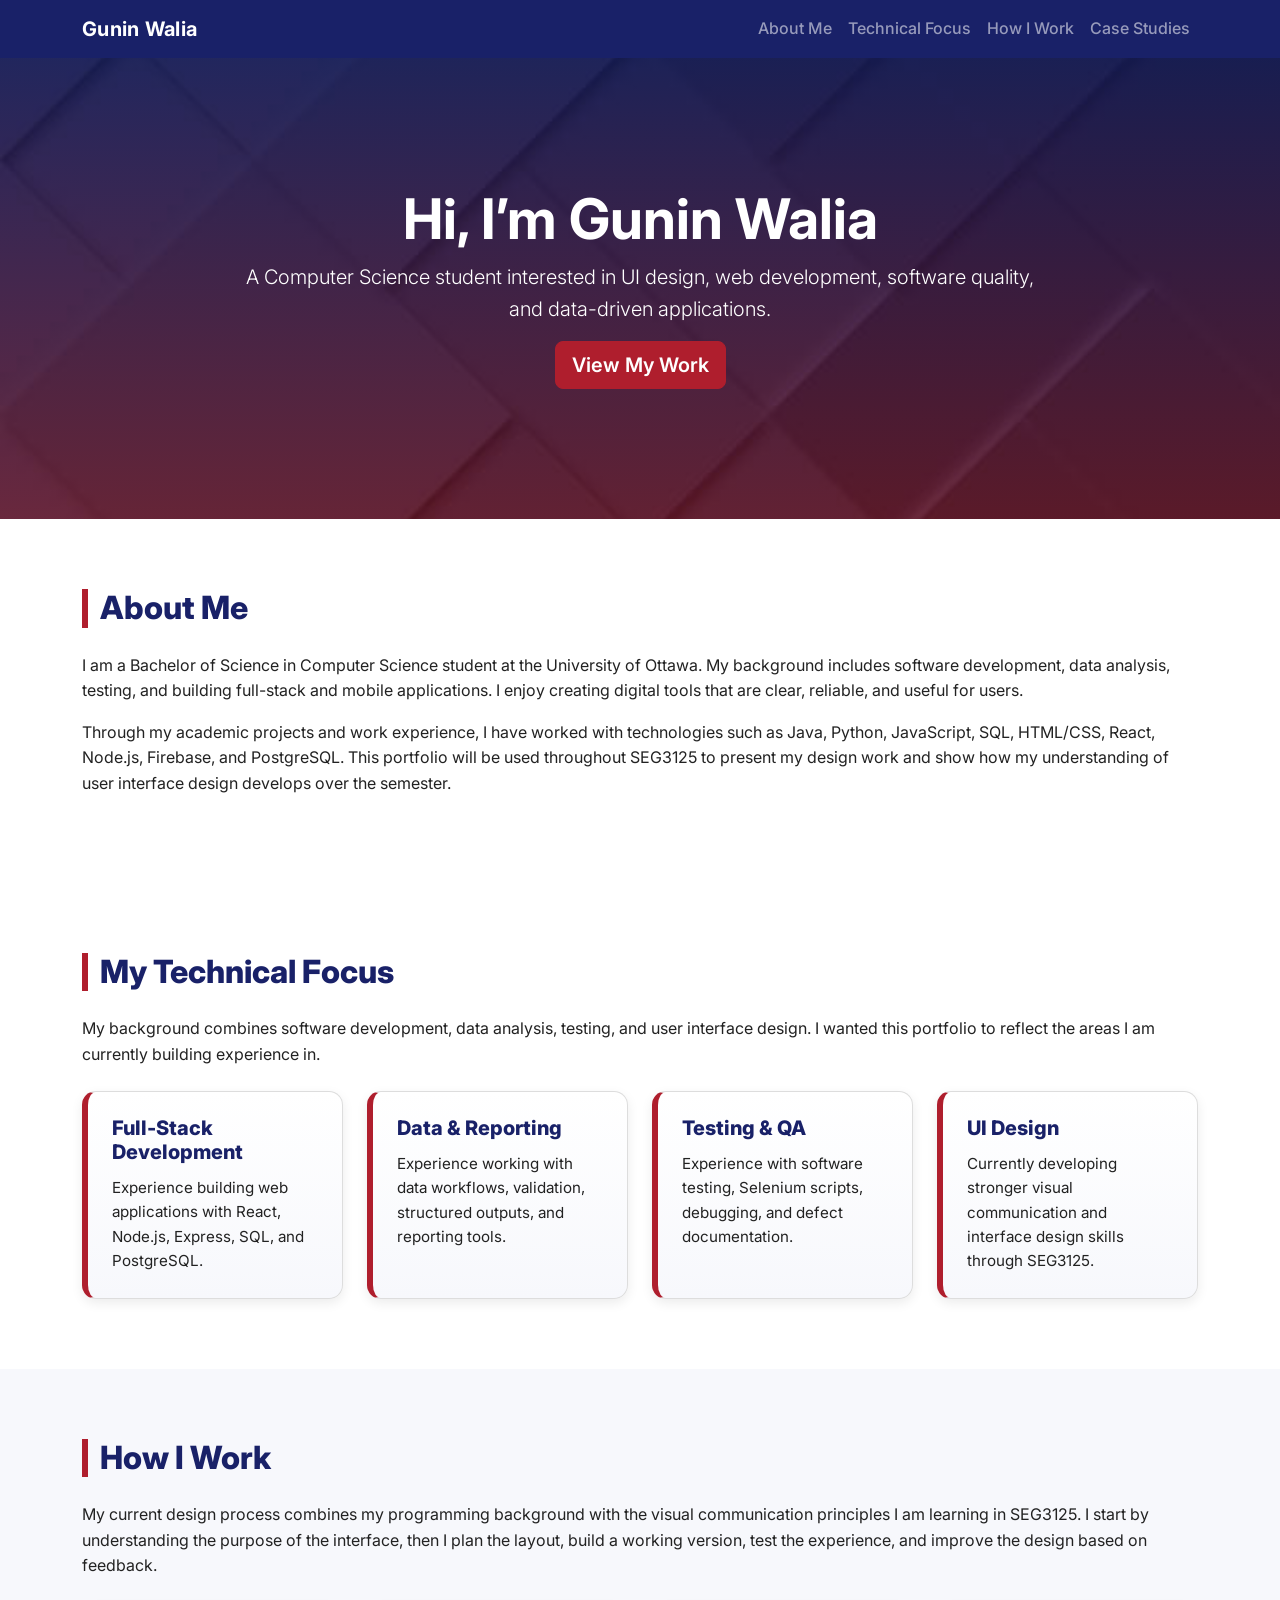
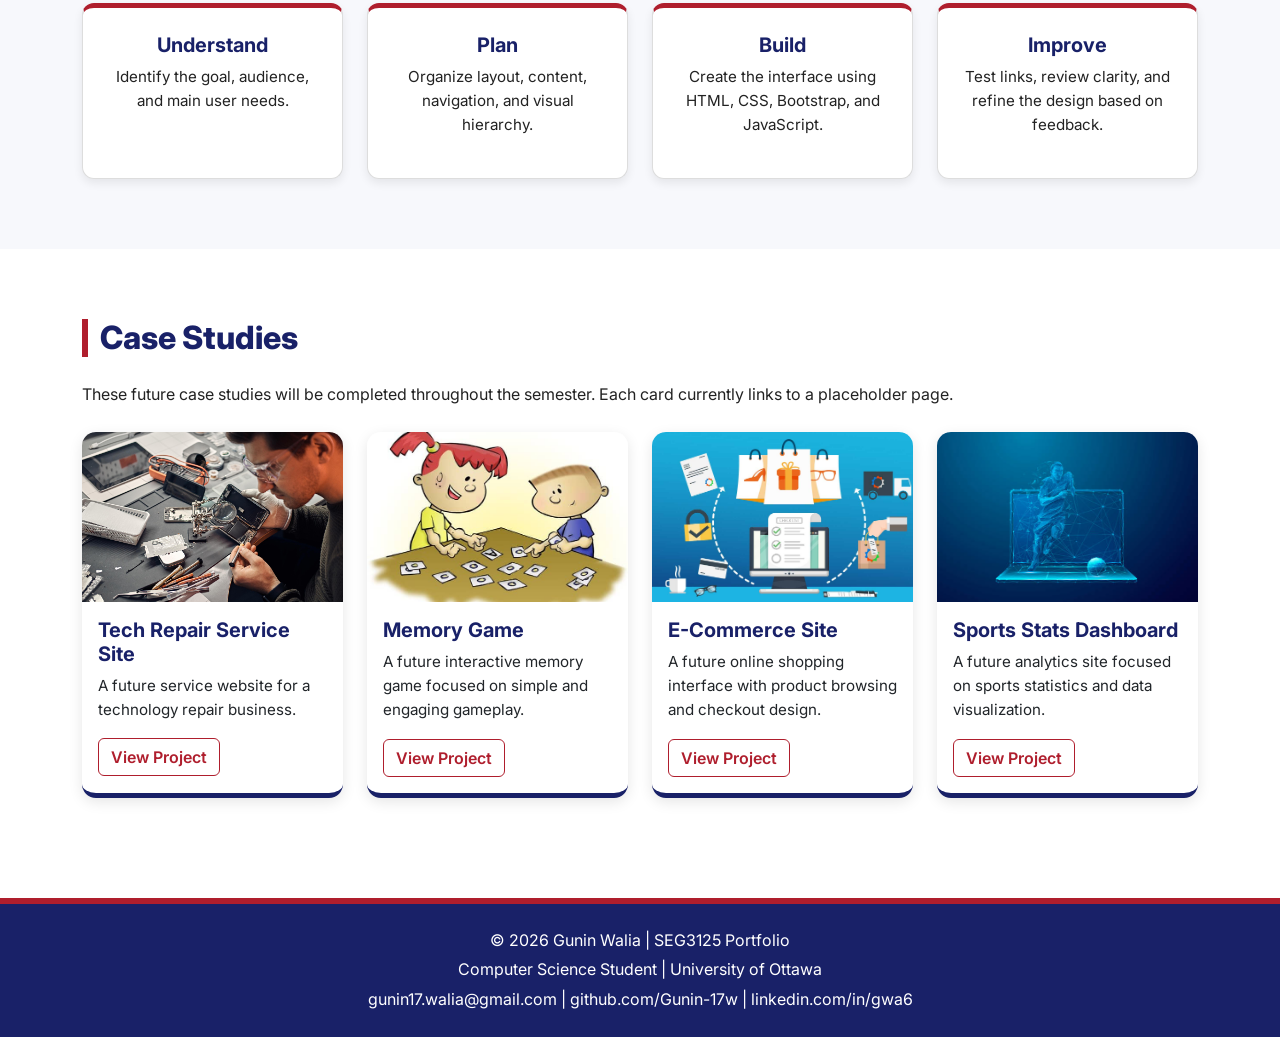
==== index.html @ 6ecd8a36 "Add files via upload Initial portfolio website upload" ====
<!--
  SEG3125 Assignment 1 Portfolio
  Created by Gunin Walia
  This site uses Bootstrap for responsive layout and custom CSS for personal styling.
-->

<!DOCTYPE html>
<html lang="en">
<head>
  <meta charset="UTF-8" />
  <meta name="viewport" content="width=device-width, initial-scale=1.0" />
  <title>Gunin Walia | UI Design Portfolio</title>

  <!-- Google Font: Inter -->
  <link rel="preconnect" href="https://fonts.googleapis.com">
  <link rel="preconnect" href="https://fonts.gstatic.com" crossorigin>
  <link href="https://fonts.googleapis.com/css2?family=Inter:wght@400;500;600;700;800&display=swap" rel="stylesheet">

  <!-- Bootstrap CSS -->
  <link href="https://cdn.jsdelivr.net/npm/bootstrap@5.3.3/dist/css/bootstrap.min.css" rel="stylesheet">
  
  <!-- Custom CSS -->
  <link rel="stylesheet" href="styles.css">
</head>

<body>

  <!-- Navbar -->
  <nav class="navbar navbar-expand-lg navbar-dark fixed-top">
    <div class="container">
      <a class="navbar-brand fw-bold" href="#">Gunin Walia</a>

      <button class="navbar-toggler" type="button" data-bs-toggle="collapse" data-bs-target="#navbarNav">
        <span class="navbar-toggler-icon"></span>
      </button>

      <div class="collapse navbar-collapse" id="navbarNav">
        <ul class="navbar-nav ms-auto">
          <li class="nav-item"><a class="nav-link" href="#about">About Me</a></li>
          <li class="nav-item"><a class="nav-link" href="#focus">Technical Focus</a></li>
          <li class="nav-item"><a class="nav-link" href="#process">How I Work</a></li>
          <li class="nav-item"><a class="nav-link" href="#projects">Case Studies</a></li>
        </ul>
      </div>
    </div>
  </nav>

  <!-- Hero -->
  <header class="hero-section text-center">
    <div class="container">
      <h1 class="display-4 fw-bold">Hi, I’m Gunin Walia</h1>
      <p class="lead">
        A Computer Science student interested in UI design, web development, software quality, and data-driven applications.
      </p>
      <a href="#projects" class="btn btn-primary btn-lg mt-3">View My Work</a>
    </div>
  </header>

  <!-- About Me -->
  <section id="about" class="section-padding">
    <div class="container">
      <h2 class="section-title">About Me</h2>
      <p>
        I am a Bachelor of Science in Computer Science student at the University of Ottawa. 
        My background includes software development, data analysis, testing, and building full-stack and mobile applications.
        I enjoy creating digital tools that are clear, reliable, and useful for users.
      </p>
      <p>
        Through my academic projects and work experience, I have worked with technologies such as Java, Python, JavaScript,
        SQL, HTML/CSS, React, Node.js, Firebase, and PostgreSQL. This portfolio will be used throughout SEG3125 to present
        my design work and show how my understanding of user interface design develops over the semester.
      </p>
    </div>
  </section>

  <!-- Technical Focus -->
  <section id="focus" class="section-padding focus-section">
    <div class="container">
      <h2 class="section-title">My Technical Focus</h2>
      <p class="mb-4">
        My background combines software development, data analysis, testing, and user interface design.
        I wanted this portfolio to reflect the areas I am currently building experience in.
      </p>

      <div class="row g-4">
        <div class="col-md-6 col-lg-3">
          <div class="focus-card">
            <h5>Full-Stack Development</h5>
            <p>
              Experience building web applications with React, Node.js, Express, SQL, and PostgreSQL.
            </p>
          </div>
        </div>

        <div class="col-md-6 col-lg-3">
          <div class="focus-card">
            <h5>Data & Reporting</h5>
            <p>
              Experience working with data workflows, validation, structured outputs, and reporting tools.
            </p>
          </div>
        </div>

        <div class="col-md-6 col-lg-3">
          <div class="focus-card">
            <h5>Testing & QA</h5>
            <p>
              Experience with software testing, Selenium scripts, debugging, and defect documentation.
            </p>
          </div>
        </div>

        <div class="col-md-6 col-lg-3">
          <div class="focus-card">
            <h5>UI Design</h5>
            <p>
              Currently developing stronger visual communication and interface design skills through SEG3125.
            </p>
          </div>
        </div>
      </div>
    </div>
  </section>

  <!-- How I Work -->
  <section id="process" class="section-padding bg-light">
    <div class="container">
      <h2 class="section-title">How I Work</h2>
      <p>
        My current design process combines my programming background with the visual communication principles I am learning
        in SEG3125. I start by understanding the purpose of the interface, then I plan the layout, build a working version,
        test the experience, and improve the design based on feedback.
      </p>

      <div class="row mt-4">
        <div class="col-md-3">
          <div class="info-box">
            <h5>Understand</h5>
            <p>Identify the goal, audience, and main user needs.</p>
          </div>
        </div>

        <div class="col-md-3">
          <div class="info-box">
            <h5>Plan</h5>
            <p>Organize layout, content, navigation, and visual hierarchy.</p>
          </div>
        </div>

        <div class="col-md-3">
          <div class="info-box">
            <h5>Build</h5>
            <p>Create the interface using HTML, CSS, Bootstrap, and JavaScript.</p>
          </div>
        </div>

        <div class="col-md-3">
          <div class="info-box">
            <h5>Improve</h5>
            <p>Test links, review clarity, and refine the design based on feedback.</p>
          </div>
        </div>
      </div>
    </div>
  </section>

  <!-- Case Studies -->
  <section id="projects" class="section-padding">
    <div class="container">
      <h2 class="section-title">Case Studies</h2>
      <p class="mb-4">
        These future case studies will be completed throughout the semester. Each card currently links to a placeholder page.
      </p>

      <div class="row g-4">

        <div class="col-md-6 col-lg-3">
          <div class="card h-100">
            <img src="images/service.jpg" class="card-img-top project-img" alt="Tech repair service website preview">
            <div class="card-body">
              <h5 class="card-title">Tech Repair Service Site</h5>
              <p class="card-text">A future service website for a technology repair business.</p>
              <a href="service.html" class="btn btn-outline-primary">View Project</a>
            </div>
          </div>
        </div>

        <div class="col-md-6 col-lg-3">
          <div class="card h-100">
            <img src="images/memory.jpg" class="card-img-top project-img" alt="Memory game preview">
            <div class="card-body">
              <h5 class="card-title">Memory Game</h5>
              <p class="card-text">A future interactive memory game focused on simple and engaging gameplay.</p>
              <a href="memory.html" class="btn btn-outline-primary">View Project</a>
            </div>
          </div>
        </div>

        <div class="col-md-6 col-lg-3">
          <div class="card h-100">
            <img src="images/ecommerce.jpg" class="card-img-top project-img" alt="E-commerce website preview">
            <div class="card-body">
              <h5 class="card-title">E-Commerce Site</h5>
              <p class="card-text">A future online shopping interface with product browsing and checkout design.</p>
              <a href="ecommerce.html" class="btn btn-outline-primary">View Project</a>
            </div>
          </div>
        </div>

        <div class="col-md-6 col-lg-3">
          <div class="card h-100">
            <img src="images/analytics.jpg" class="card-img-top project-img" alt="Sports analytics website preview">
            <div class="card-body">
              <h5 class="card-title">Sports Stats Dashboard</h5>
              <p class="card-text">A future analytics site focused on sports statistics and data visualization.</p>
              <a href="analytics.html" class="btn btn-outline-primary">View Project</a>
            </div>
          </div>
        </div>

      </div>
    </div>
  </section>

  <!-- Footer -->
  <footer class="text-center text-white py-4">
    <p class="mb-1">© 2026 Gunin Walia | SEG3125 Portfolio</p>
    <p class="mb-1">Computer Science Student | University of Ottawa</p>
    <p class="mb-0">
      gunin17.walia@gmail.com | github.com/Gunin-17w | linkedin.com/in/gwa6
    </p>
  </footer>

  <!-- Bootstrap JS -->
  <script src="https://cdn.jsdelivr.net/npm/bootstrap@5.3.3/dist/js/bootstrap.bundle.min.js"></script>

</body>
</html>
---- styles.css ----
body {
    font-family: 'Inter', Arial, sans-serif;
    color: #222;
    line-height: 1.6;
    padding-top: 56px;
    background-color: #ffffff;
  }
  
  /* Montreal Canadiens-inspired color palette:
     Red: #AF1E2D
     Blue: #192168
     White: #FFFFFF
  */
  
  .navbar {
    background-color: #192168 !important;
  }
  
  .navbar-brand {
    letter-spacing: 0.3px;
  }
  
  .nav-link {
    font-weight: 500;
  }
  
  .hero-section {
    background-image: 
      linear-gradient(rgba(25, 33, 104, 0.65), rgba(175, 30, 45, 0.45)),
      url("images/hero.jpg");
    background-size: cover;
    background-position: center;
    background-repeat: no-repeat;
    color: #ffffff;
    padding: 130px 20px;
  }
  
  .hero-section h1 {
    font-weight: 800;
  }
  
  .hero-section .lead {
    max-width: 800px;
    margin: 0 auto;
  }
  
  .section-padding {
    padding: 70px 20px;
  }
  
  .section-title {
    font-weight: 800;
    margin-bottom: 25px;
    color: #192168;
    border-left: 6px solid #AF1E2D;
    padding-left: 12px;
  }
  
  .bg-light {
    background-color: #f7f8fc !important;
  }
  
  /* Technical Focus section */
  
  .focus-section {
    background-color: #ffffff;
  }
  
  .focus-card {
    background: linear-gradient(180deg, #ffffff 0%, #f7f8fc 100%);
    border: 1px solid #ddd;
    border-left: 6px solid #AF1E2D;
    border-radius: 14px;
    padding: 24px;
    height: 100%;
    box-shadow: 0 4px 12px rgba(0,0,0,0.08);
    transition: transform 0.2s ease, box-shadow 0.2s ease;
  }
  
  .focus-card:hover {
    transform: translateY(-5px);
    box-shadow: 0 8px 20px rgba(0,0,0,0.14);
  }
  
  .focus-card h5 {
    color: #192168;
    font-weight: 800;
    margin-bottom: 12px;
  }
  
  .focus-card p {
    margin-bottom: 0;
    font-size: 0.95rem;
  }
  
  /* How I Work boxes */
  
  .info-box {
    background-color: #ffffff;
    border: 1px solid #ddd;
    border-top: 5px solid #AF1E2D;
    padding: 25px;
    text-align: center;
    border-radius: 12px;
    margin-bottom: 15px;
    box-shadow: 0 4px 10px rgba(0,0,0,0.08);
    height: 100%;
  }
  
  .info-box h5 {
    color: #192168;
    font-weight: 700;
  }
  
  .info-box p {
    margin-bottom: 0;
    font-size: 0.95rem;
  }
  
  /* Case study cards */
  
  .card {
    border: none;
    border-radius: 14px;
    box-shadow: 0 4px 14px rgba(0,0,0,0.1);
    transition: transform 0.2s ease, box-shadow 0.2s ease;
    overflow: hidden;
    border-bottom: 5px solid #192168;
  }
  
  .card:hover {
    transform: translateY(-5px);
    box-shadow: 0 8px 20px rgba(0,0,0,0.15);
  }
  
  .project-img {
    height: 170px;
    object-fit: cover;
  }
  
  .card-title {
    color: #192168;
    font-weight: 700;
  }
  
  .card-text {
    font-size: 0.95rem;
  }
  
  /* Buttons */
  
  .btn-primary {
    background-color: #AF1E2D;
    border-color: #AF1E2D;
    font-weight: 600;
  }
  
  .btn-primary:hover {
    background-color: #941927;
    border-color: #941927;
  }
  
  .btn-outline-primary {
    color: #AF1E2D;
    border-color: #AF1E2D;
    font-weight: 600;
  }
  
  .btn-outline-primary:hover {
    background-color: #AF1E2D;
    border-color: #AF1E2D;
    color: #ffffff;
  }
  
  /* Footer */
  
  footer {
    margin-top: 30px;
    background-color: #192168 !important;
    border-top: 6px solid #AF1E2D;
  }
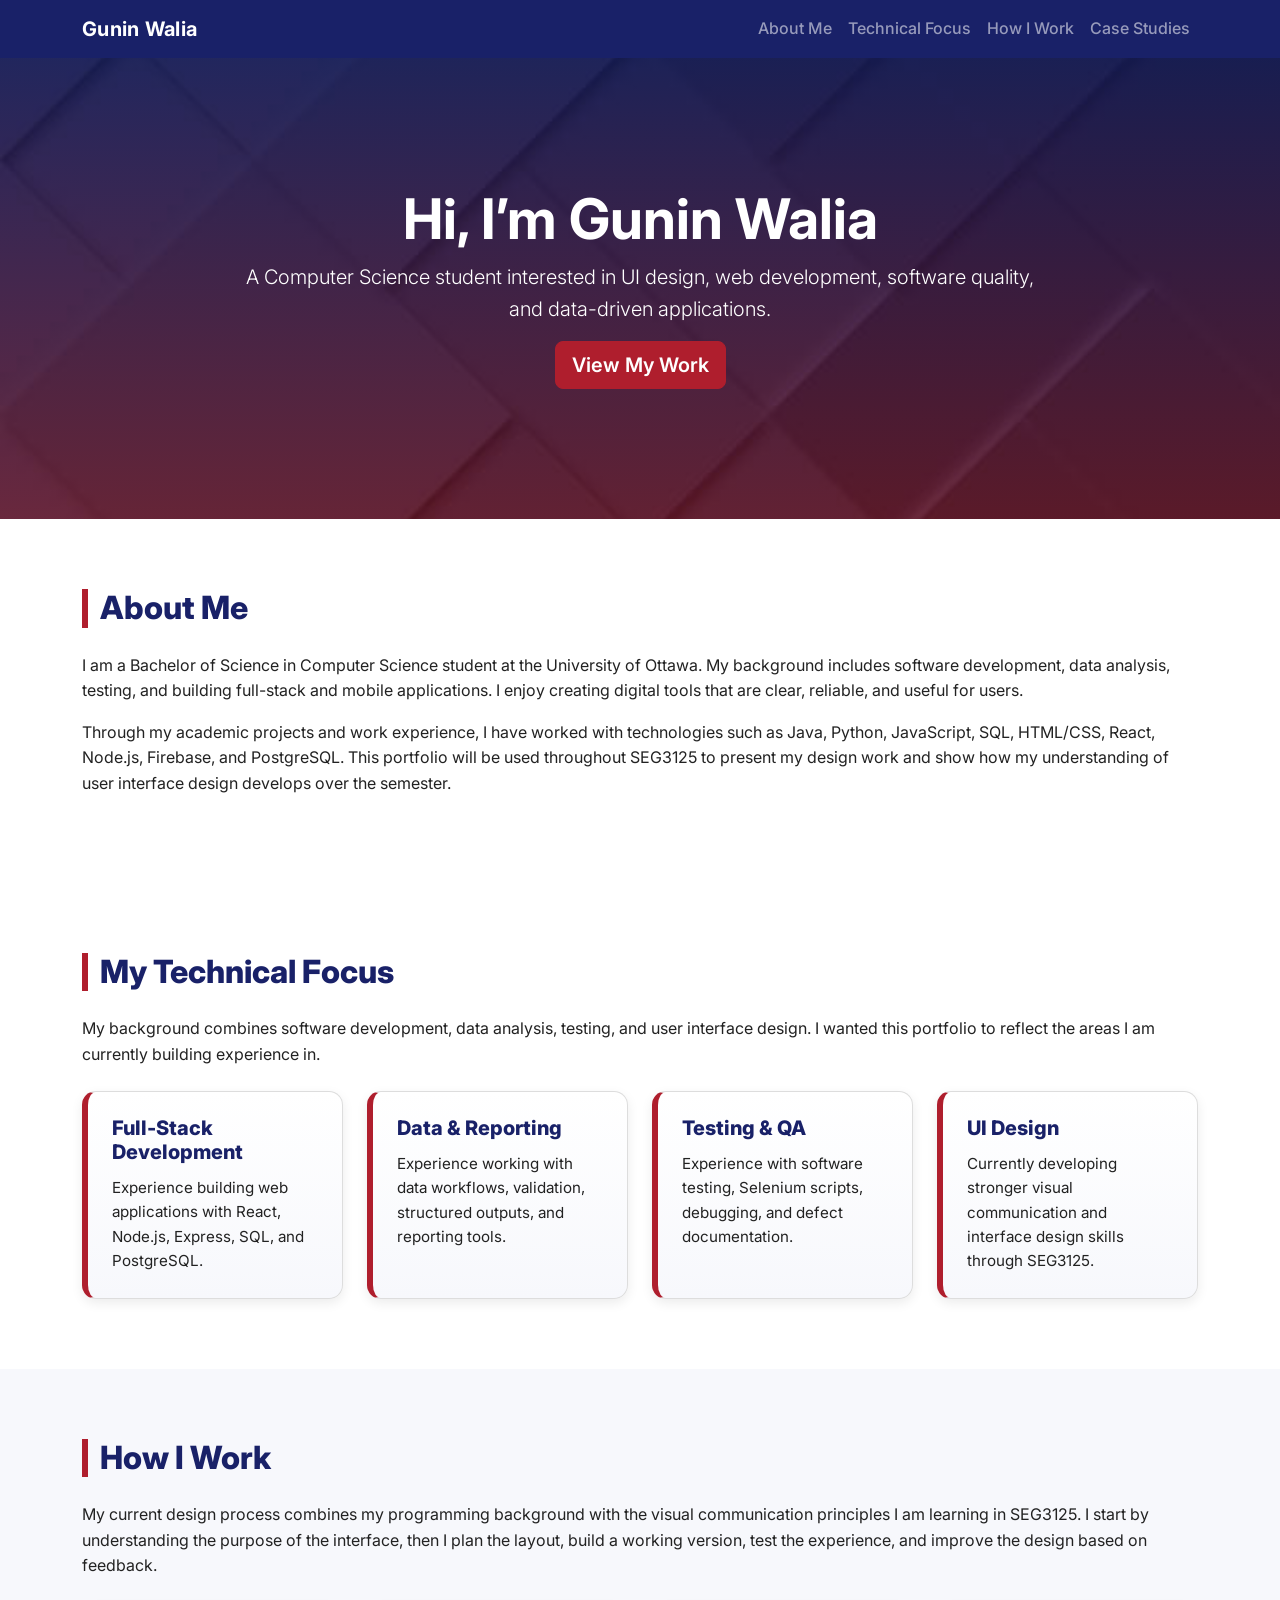
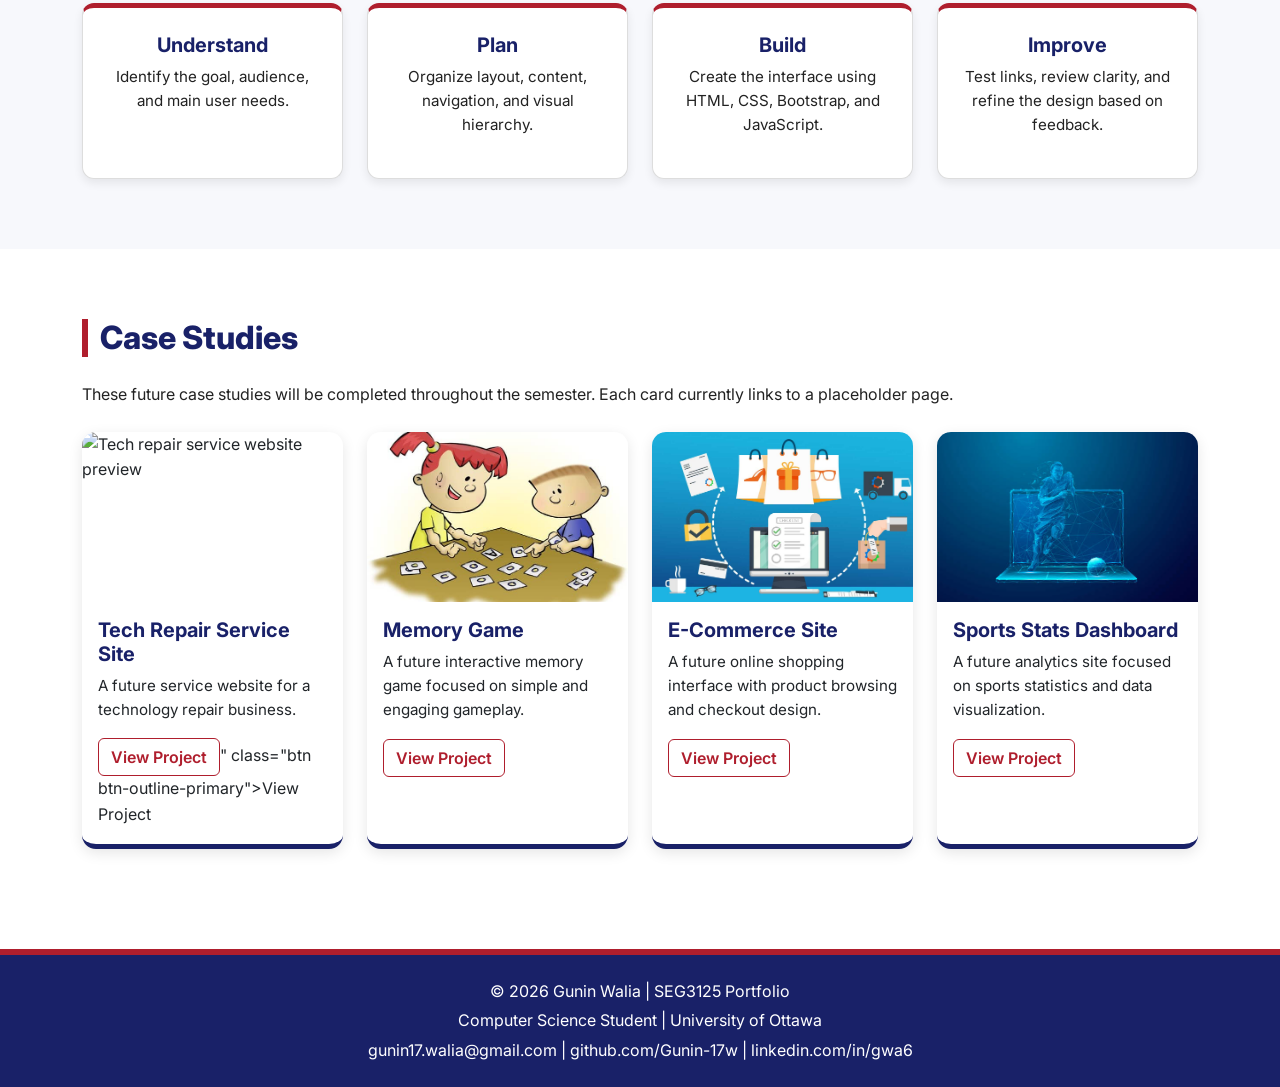
==== commit 86d9ce4d: "Update index.html" ====
--- a/index.html
+++ b/index.html
@@ -176,11 +176,11 @@
 
         <div class="col-md-6 col-lg-3">
           <div class="card h-100">
-            <img src="images/service.jpg" class="card-img-top project-img" alt="Tech repair service website preview">
+            <img src="images/.jpg" class="card-img-top project-img" alt="Tech repair service website preview">
             <div class="card-body">
               <h5 class="card-title">Tech Repair Service Site</h5>
               <p class="card-text">A future service website for a technology repair business.</p>
-              <a href="service.html" class="btn btn-outline-primary">View Project</a>
+              <a href="<a href="https://gunin-tech-repair.netlify.app" class="btn btn-outline-primary" target="_blank">View Project</a>" class="btn btn-outline-primary">View Project</a>
             </div>
           </div>
         </div>
@@ -235,4 +235,4 @@
   <script src="https://cdn.jsdelivr.net/npm/bootstrap@5.3.3/dist/js/bootstrap.bundle.min.js"></script>
 
 </body>
-</html>+</html>
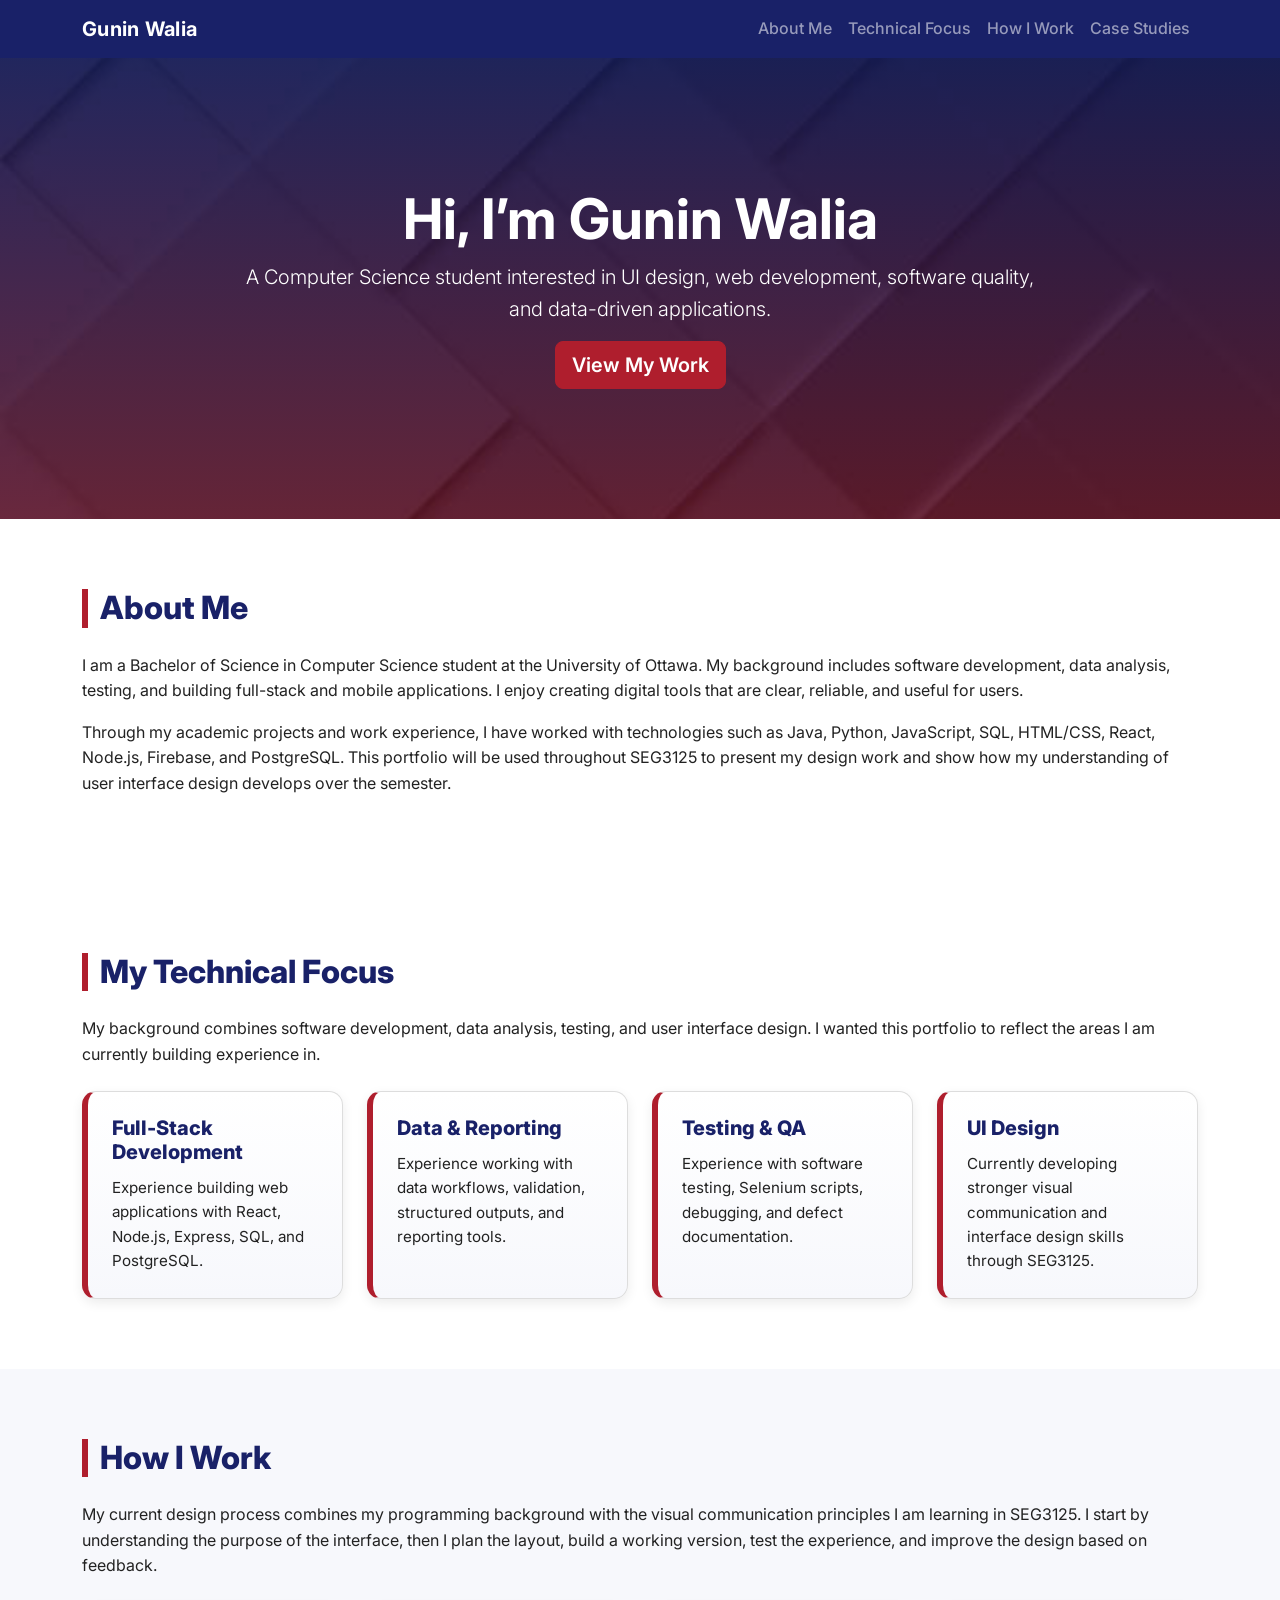
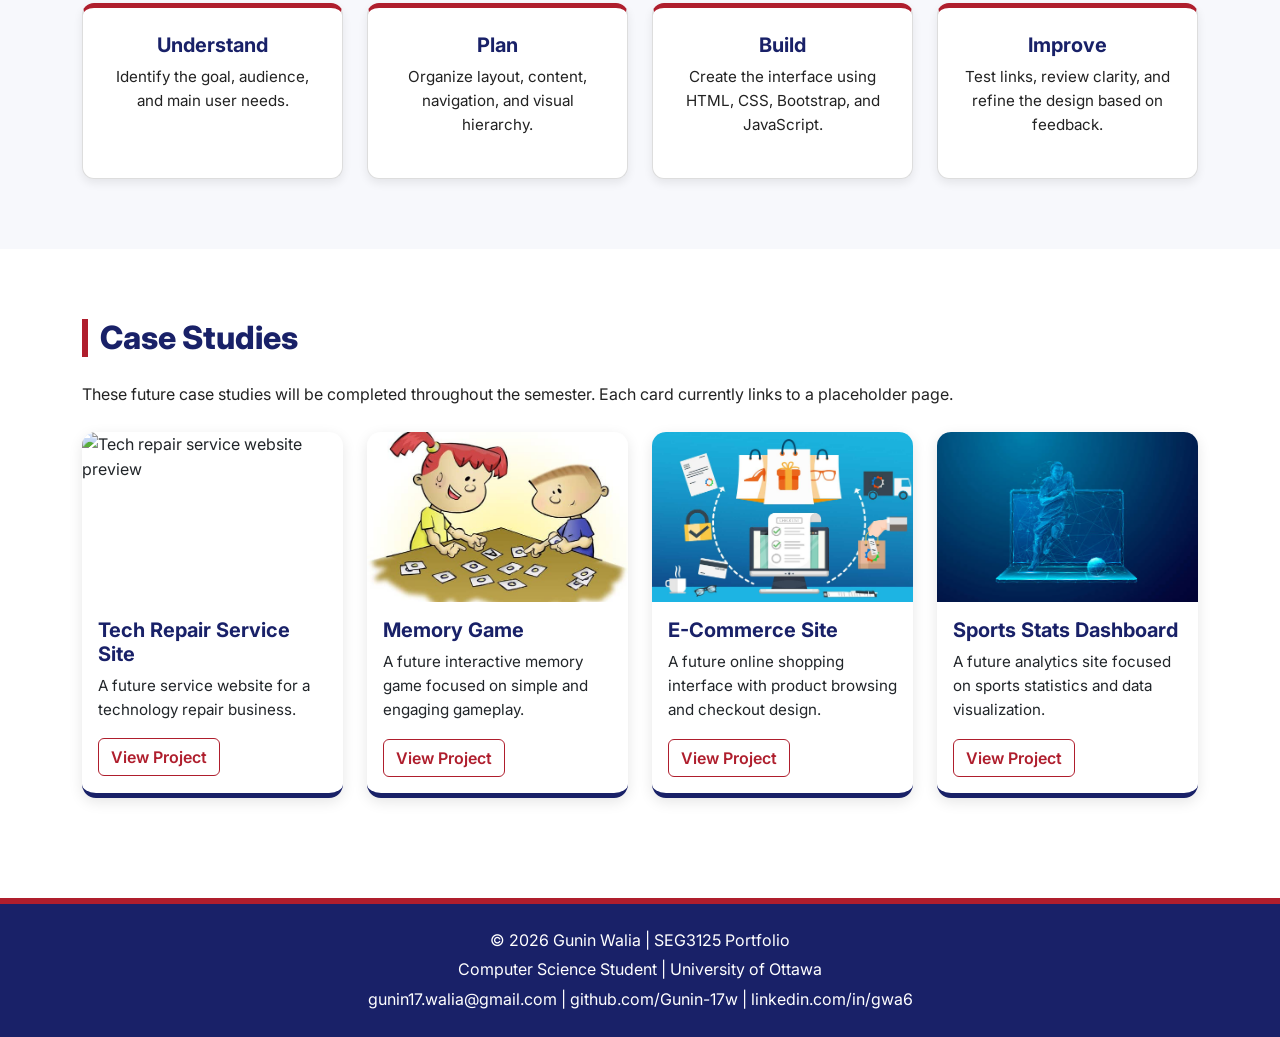
==== commit 722cf6b0: "Update index.html" ====
--- a/index.html
+++ b/index.html
@@ -180,7 +180,7 @@
             <div class="card-body">
               <h5 class="card-title">Tech Repair Service Site</h5>
               <p class="card-text">A future service website for a technology repair business.</p>
-              <a href="<a href="https://gunin-tech-repair.netlify.app" class="btn btn-outline-primary" target="_blank">View Project</a>" class="btn btn-outline-primary">View Project</a>
+              <a href="https://gunin-tech-repair.netlify.app" class="btn btn-outline-primary" target="_blank">View Project</a>
             </div>
           </div>
         </div>
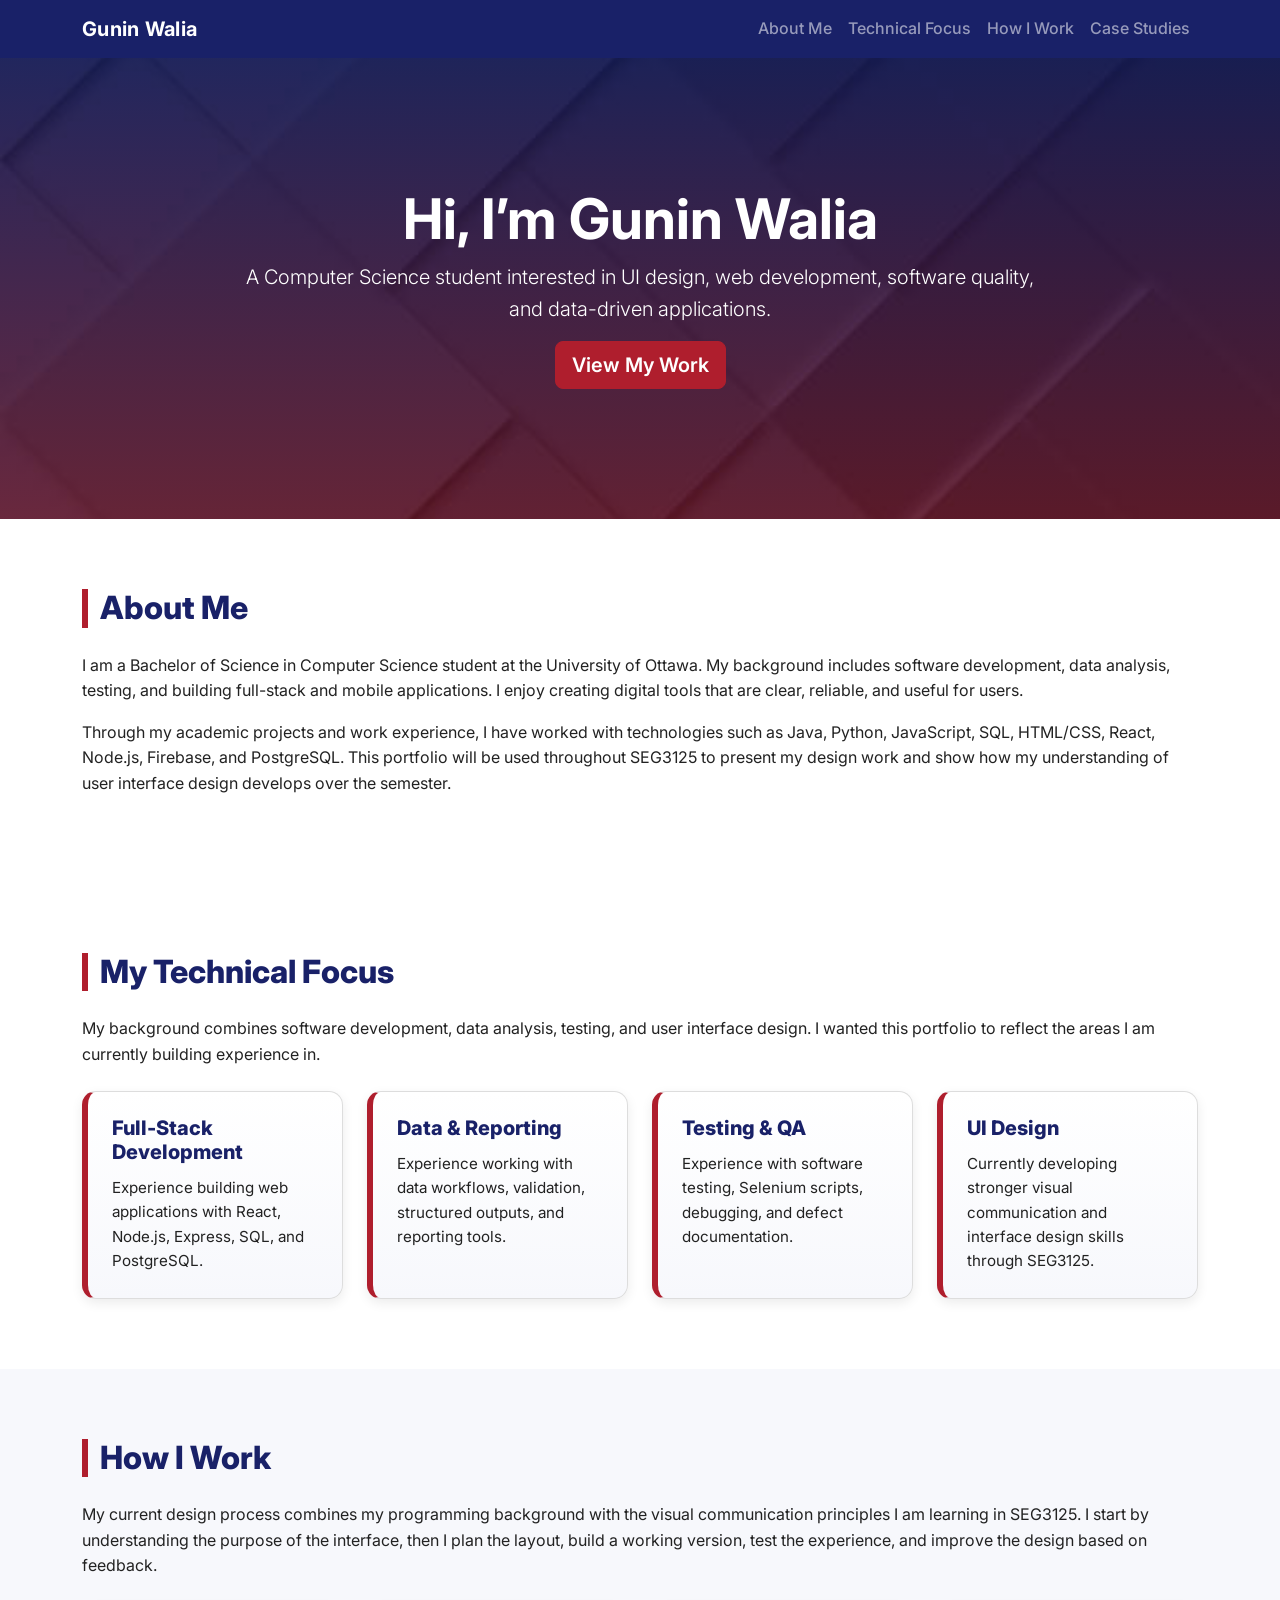
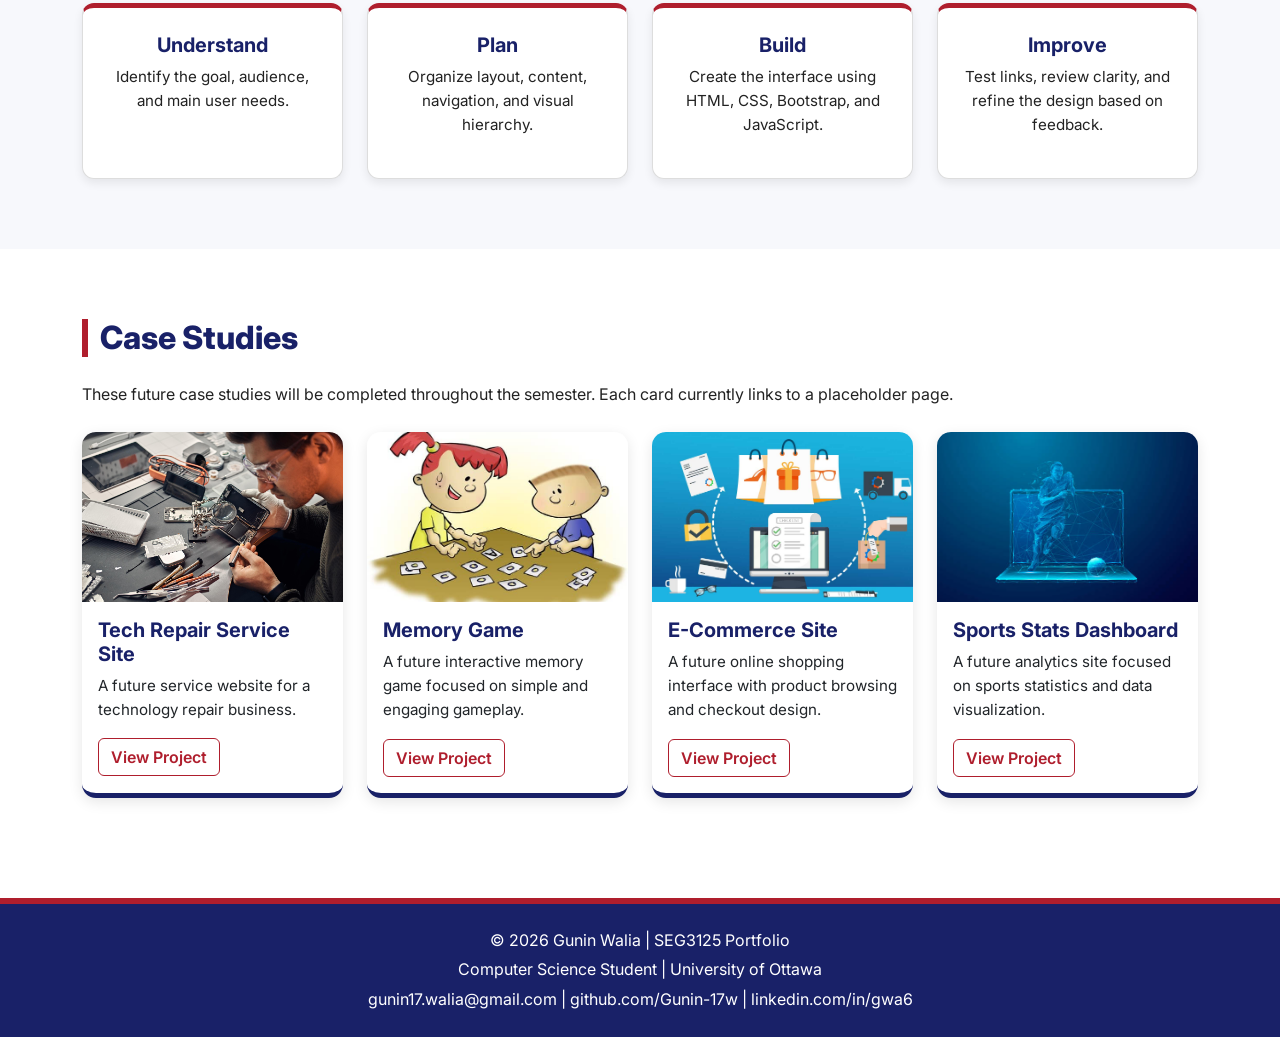
==== commit 7ac8180e: "Update index.html" ====
--- a/index.html
+++ b/index.html
@@ -176,7 +176,7 @@
 
         <div class="col-md-6 col-lg-3">
           <div class="card h-100">
-            <img src="images/.jpg" class="card-img-top project-img" alt="Tech repair service website preview">
+            <img src="images/service.jpg" class="card-img-top project-img" alt="Tech repair service website preview">
             <div class="card-body">
               <h5 class="card-title">Tech Repair Service Site</h5>
               <p class="card-text">A future service website for a technology repair business.</p>
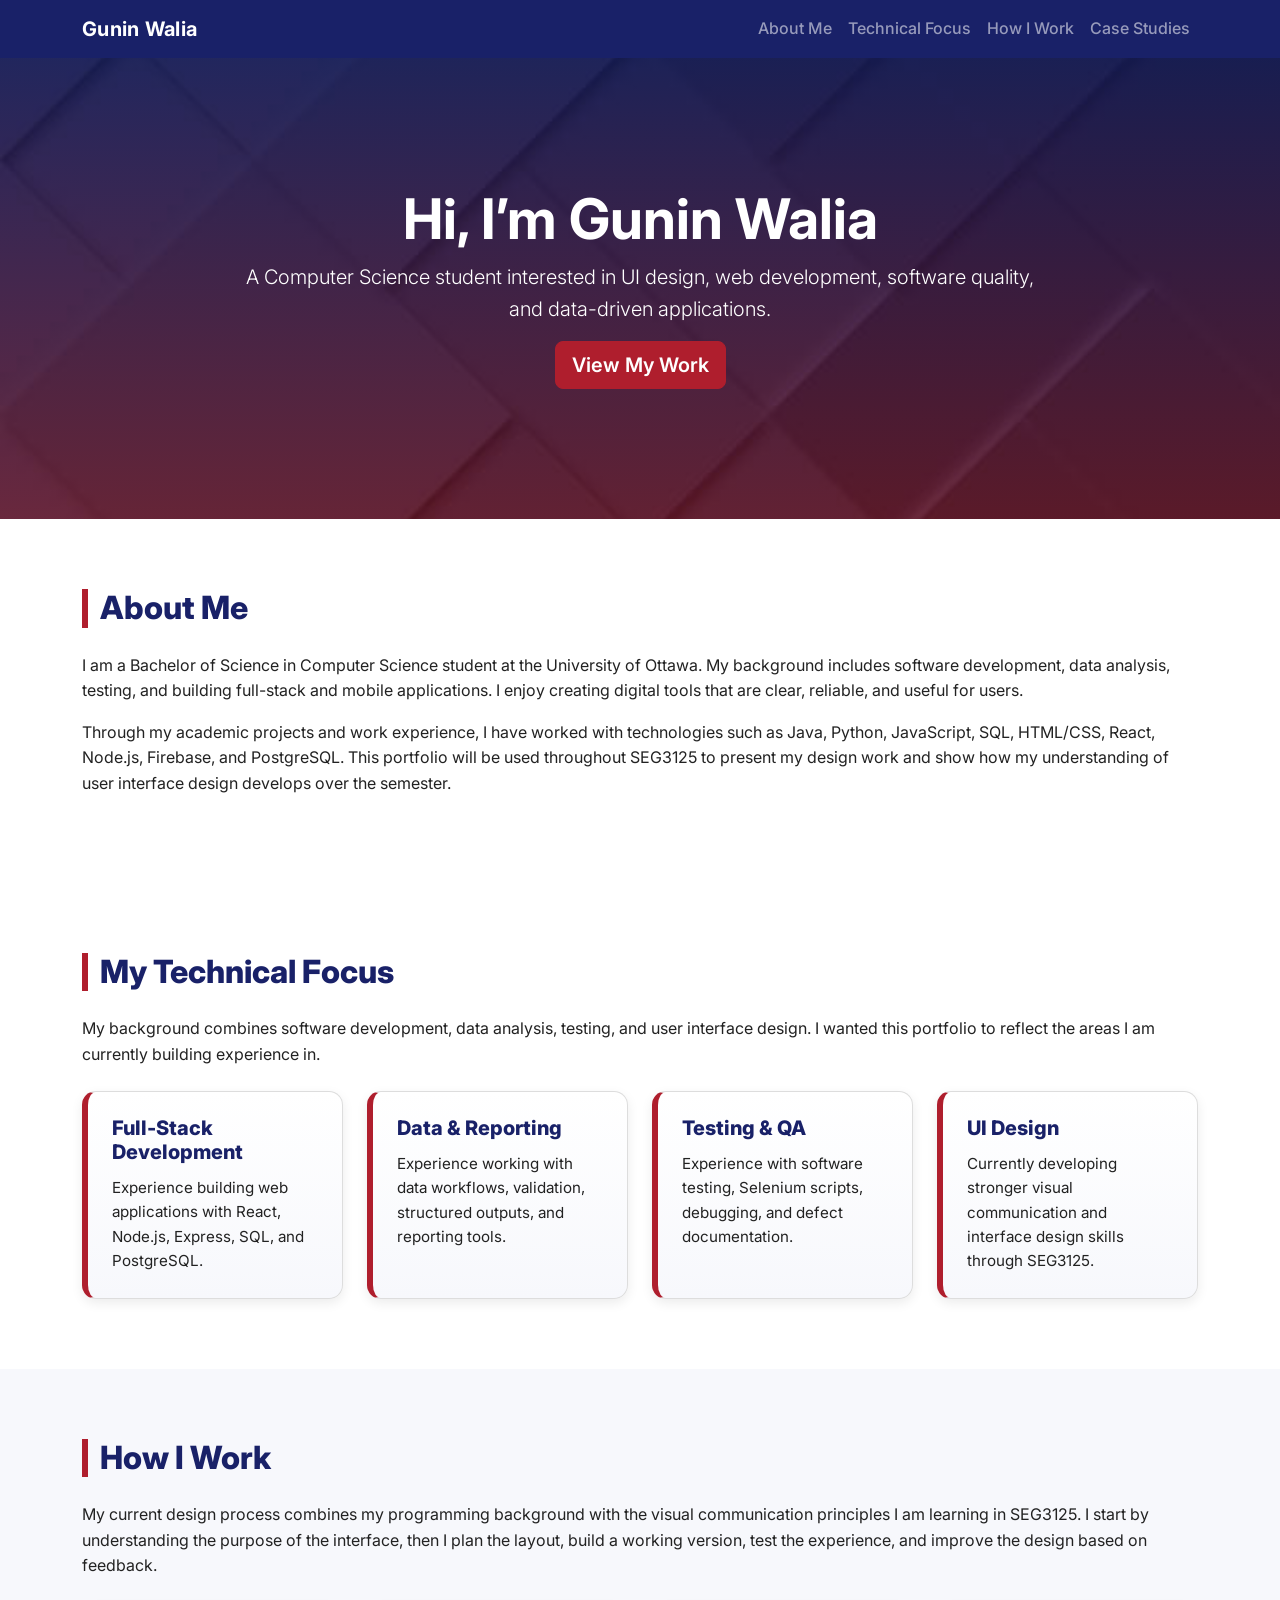
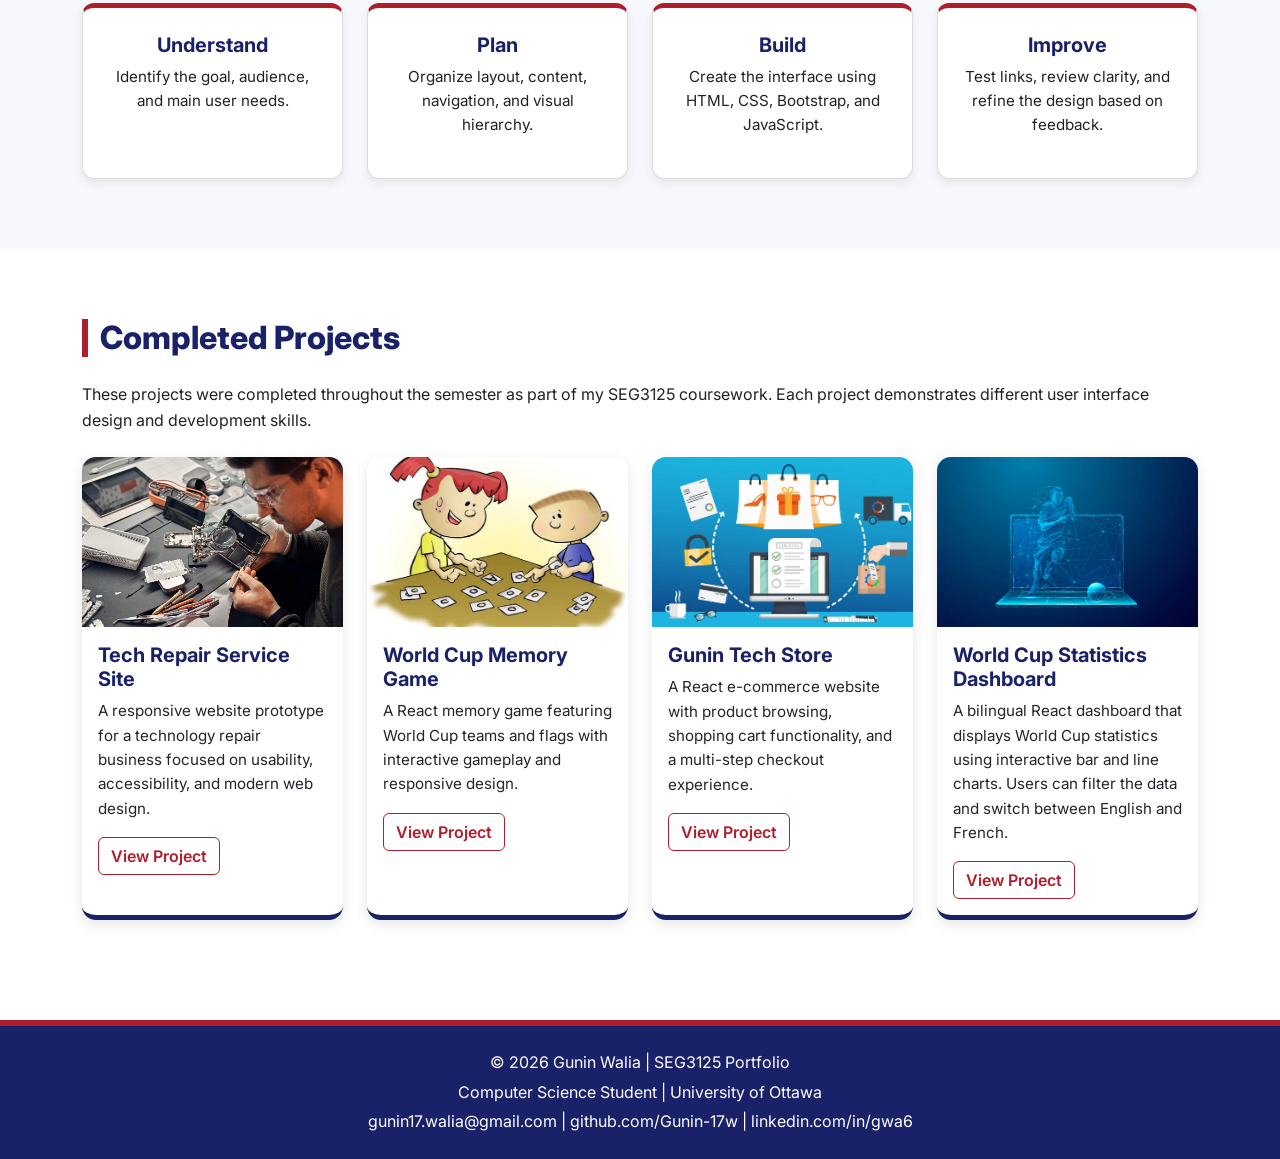
==== commit 410aa45e: "Update index.html" ====
--- a/index.html
+++ b/index.html
@@ -167,9 +167,9 @@
   <!-- Case Studies -->
   <section id="projects" class="section-padding">
     <div class="container">
-      <h2 class="section-title">Case Studies</h2>
+      <h2 class="section-title">Completed Projects</h2>
       <p class="mb-4">
-        These future case studies will be completed throughout the semester. Each card currently links to a placeholder page.
+        These projects were completed throughout the semester as part of my SEG3125 coursework. Each project demonstrates different user interface design and development skills.
       </p>
 
       <div class="row g-4">
@@ -179,7 +179,7 @@
             <img src="images/service.jpg" class="card-img-top project-img" alt="Tech repair service website preview">
             <div class="card-body">
               <h5 class="card-title">Tech Repair Service Site</h5>
-              <p class="card-text">A future service website for a technology repair business.</p>
+              <p class="card-text">A responsive website prototype for a technology repair business focused on usability, accessibility, and modern web design.</p>
               <a href="https://gunin-tech-repair.netlify.app" class="btn btn-outline-primary" target="_blank">View Project</a>
             </div>
           </div>
@@ -189,31 +189,31 @@
           <div class="card h-100">
             <img src="images/memory.jpg" class="card-img-top project-img" alt="Memory game preview">
             <div class="card-body">
-              <h5 class="card-title">Memory Game</h5>
-              <p class="card-text">A future interactive memory game focused on simple and engaging gameplay.</p>
-              <a href="memory.html" class="btn btn-outline-primary">View Project</a>
+              <h5 class="card-title">World Cup Memory Game</h5>
+              <p class="card-text">A React memory game featuring World Cup teams and flags with interactive gameplay and responsive design.</p>
+<a href="https://creative-brioche-080ef9.netlify.app/" class="btn btn-outline-primary" target="_blank">View Project</a>            </div>
+          </div>
+        </div>
+
+        <div class="col-md-6 col-lg-3">
+          <div class="card h-100">
+            <img src="images/ecommerce.jpg" class="card-img-top project-img" alt="E-commerce website preview">
+            <div class="card-body">
+              <h5 class="card-title">Gunin Tech Store</h5>
+              <p class="card-text">A React e-commerce website with product browsing, shopping cart functionality, and a multi-step checkout experience.</p>
+              <a href="https://gwtechshop.netlify.app/" class="btn btn-outline-primary" target="_blank">View Project</a>
             </div>
           </div>
         </div>
 
         <div class="col-md-6 col-lg-3">
           <div class="card h-100">
-            <img src="images/ecommerce.jpg" class="card-img-top project-img" alt="E-commerce website preview">
-            <div class="card-body">
-              <h5 class="card-title">E-Commerce Site</h5>
-              <p class="card-text">A future online shopping interface with product browsing and checkout design.</p>
-              <a href="ecommerce.html" class="btn btn-outline-primary">View Project</a>
-            </div>
-          </div>
-        </div>
-
-        <div class="col-md-6 col-lg-3">
-          <div class="card h-100">
             <img src="images/analytics.jpg" class="card-img-top project-img" alt="Sports analytics website preview">
             <div class="card-body">
-              <h5 class="card-title">Sports Stats Dashboard</h5>
-              <p class="card-text">A future analytics site focused on sports statistics and data visualization.</p>
-              <a href="analytics.html" class="btn btn-outline-primary">View Project</a>
+              <h5 class="card-title">World Cup Statistics Dashboard
+ </h5>
+              <p class="card-text">A bilingual React dashboard that displays World Cup statistics using interactive bar and line charts. Users can filter the data and switch between English and French.</p>
+              <a href="https://world-cup-dashboards.netlify.app/" class="btn btn-outline-primary">View Project</a>
             </div>
           </div>
         </div>
